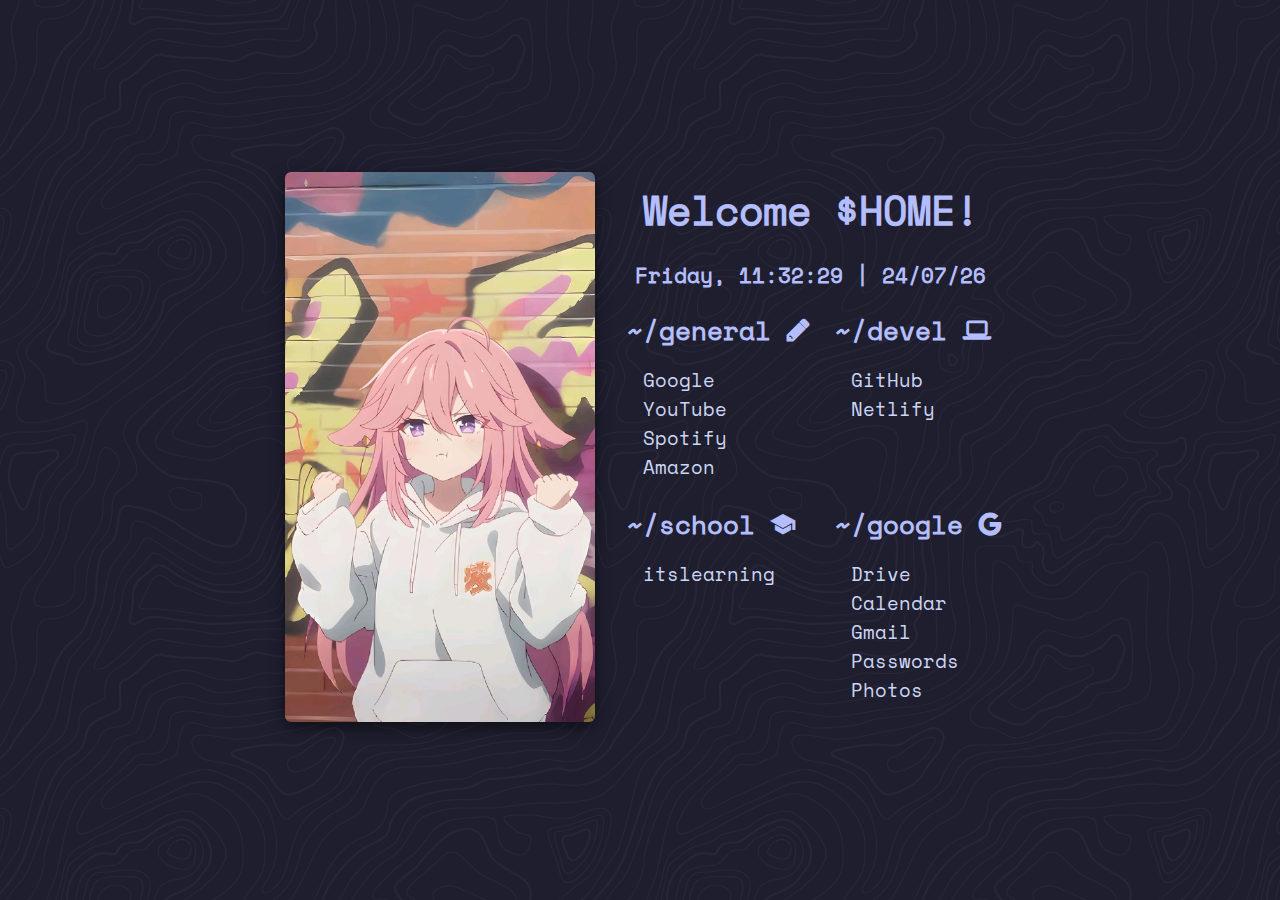
==== index.html @ fde6e856 "a" ====
<!DOCTYPE html>
<html lang="en">
    <head>
        <title>~/startpage</title>
        <meta name="darkreader-lock" />
        <meta charset="UTF-8" />
        <link rel="icon" href="/src/images/terminal-svgrepo-com.svg" />
        <meta name="viewport" content="width=device-width, initial-scale=1" />
        <link href="../src/css/style.css" rel="stylesheet" />
        <meta name="apple-mobile-web-app-title" content="~/startpage" />
        <meta name="apple-mobile-web-app-capable" content="yes" />
    </head>

    <body class="fazzi">
        <div id="image">
            <img id="carouselImage" src="../src/images/cover5.webp" />
        </div>
        <div id="text">
            <div id="greeting">Welcome $HOME!</div>
            <div id="date"></div>
            <div id="links">
                <div class="urls">
                    <div class="header">~/general </div>
                    <ul>
                        <li><a href="https://google.com">Google</a></li>
                        <li><a href="https://youtube.com">YouTube</a></li>
                        <li><a href="https://open.spotify.com">Spotify</a></li>
                        <li><a href="https://amazon.de">Amazon</a></li>
                    </ul>
                </div>
                <div class="urls">
                    <div class="header">~/devel </div>
                    <ul>
                        <li><a href="https://github.com">GitHub</a></li>
                        <li><a href="https://app.netlify.com">Netlify</a></li>
                    </ul>
                </div>
                <div class="urls">
                    <div class="header">~/school 󰑴</div>
                    <ul>
                        <li>
                            <a href="https://bw.schule/login">itslearning</a>
                        </li>
                    </ul>
                </div>
                <div class="urls">
                    <div class="header">~/google </div>
                    <ul>
                        <li>
                            <a href="https://drive.google.com/home">Drive</a>
                        </li>
                        <li>
                            <a href="https://calendar.google.com">Calendar</a>
                        </li>
                        <li><a href="https://mail.google.com">Gmail</a></li>
                        <li>
                            <a href="https://passwords.google.com">Passwords</a>
                        </li>
                        <li><a href="https://photos.google.com">Photos</a></li>
                    </ul>
                    </div>
                </div>
            </div>
        </div>
    </body>
    <script async src="/src/js/date.js"></script>
    <script async src="/src/js/theme.js" currentIndex="0"></script>
</html>
---- src/css/style.css ----
@font-face {
    font-family: "SpaceMono Nerd Font";
    font-display: swap;
    src: local("SpaceMono Nerd Font"),
        url(../fonts/SpaceMonoNF.woff2) format("woff2"),
        url(../fonts/SpaceMonoNF.woff) format("woff");
}

:root {
    color-scheme: dark;
}

img {
    transition: transform 0.15s ease-in-out, opacity 0.2s ease-in-out;
}

html {
    display: flex;
    align-items: center;
    justify-content: center;
    height: 100svh;
    background-color: rgb(30, 30, 46);
    background-image: url("../bgs/topography.svg");
    overflow-x: clip;
}

html.loaded {
    transition: background-color 0.2s ease-in-out;
}

body {
    display: flex;
    color: rgb(205, 214, 244);
    font-family: SpaceMono Nerd Font, monospace;
    justify-content: center;
    align-items: center;
}

#text,
#image {
    opacity: 0;
    transition: opacity 0.2s ease-in;
}

#text.loaded,
#image.loaded {
    opacity: 1;
}

#text.loaded * {
    transition: color 0.2s ease-in-out;
}

#carouselImage {
    height: 550px;
    aspect-ratio: 9 / 16;
    border-radius: 6px;
    box-shadow: 0px 5px 15px 0px rgba(0, 0, 0, 0.5);
    object-fit: cover;
}

#image {
    margin-right: 1em;
}

#carouselImage:hover {
    transform: scale(1.1);
    cursor: pointer;
}

@media (max-width: 800px) {
    img,
    #image {
        display: none;
        margin: 0;
        padding: 0;
    }
}

#greeting {
    color: rgb(180, 190, 254);
    font-size: 2.5em;
    font-weight: 900;
    grid-column: 1/-1;
    text-align: center;
    display: grid;
}

#date {
    font-size: 1.3em;
    font-weight: 600;
    color: rgb(180, 190, 254);
    display: grid;
    grid-column: 1/-1;
    text-align: center;
    margin: 1em 0;
}

.header {
    color: rgb(180, 190, 254);
    font-size: 1.6em;
    font-weight: 600;
}

#links {
    display: grid;
    grid-row-gap: 0.5em;
    grid-template-columns: repeat(2, 1fr);
}

ul {
    list-style-type: none;
    padding-left: 1em;
    margin-left: 0;
}

a {
    color: rgb(205, 214, 244);
    font-size: 1.2em;
    text-decoration: none;
}

a:hover {
    color: rgb(127, 132, 156);
    font-style: italic;
}

.fazzi .urls:nth-child(even) {
    padding-left: 1.5em;
}

#image {
    padding-right: 1em;
}
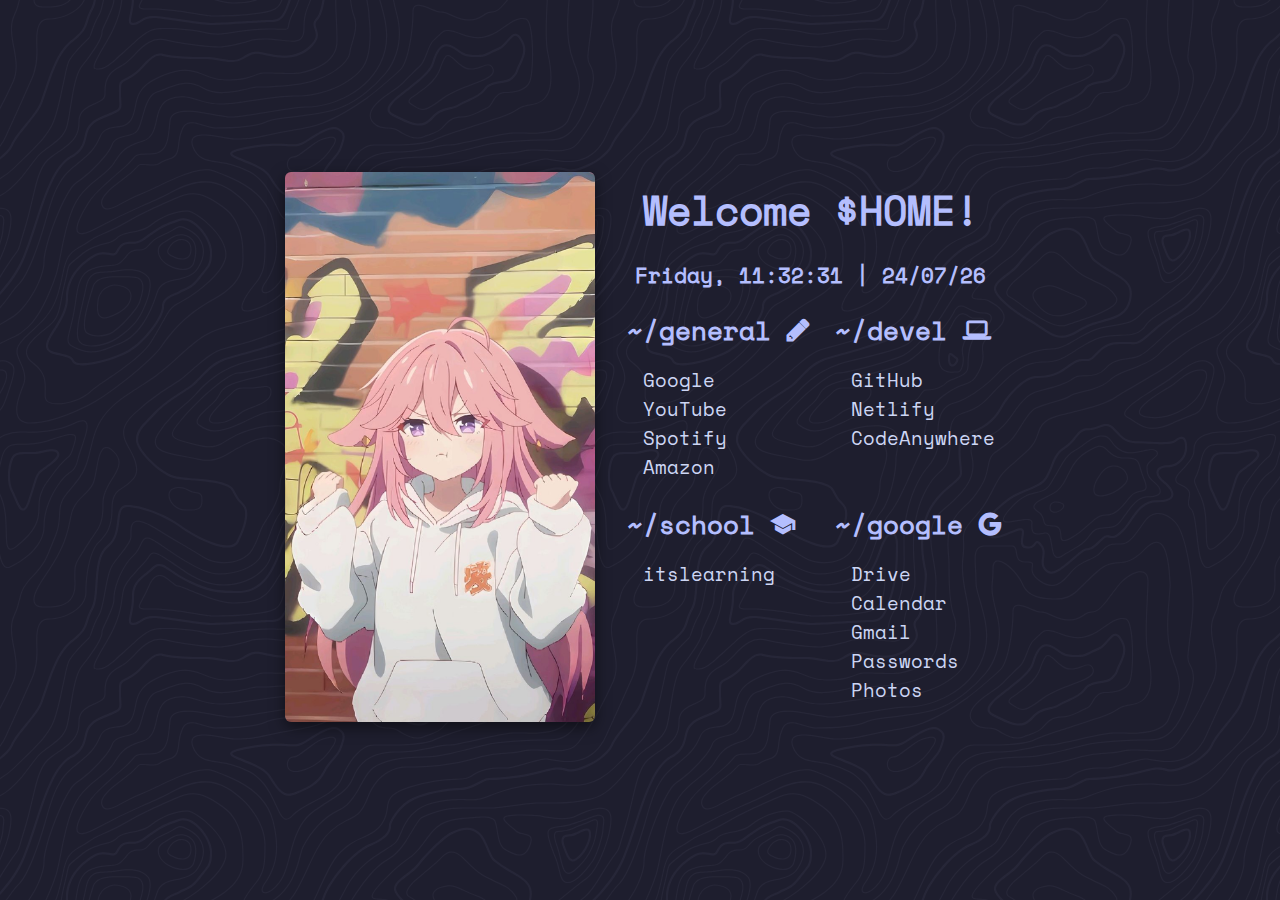
==== commit 7dd513a3: "new tab" ====
--- a/index.html
+++ b/index.html
@@ -33,6 +33,8 @@
                     <ul>
                         <li><a href="https://github.com">GitHub</a></li>
                         <li><a href="https://app.netlify.com">Netlify</a></li>
+                        <li><a href="https://app.codeanywhere.com">CodeAnywhere</a></li>
+                        </a></li>
                     </ul>
                 </div>
                 <div class="urls">
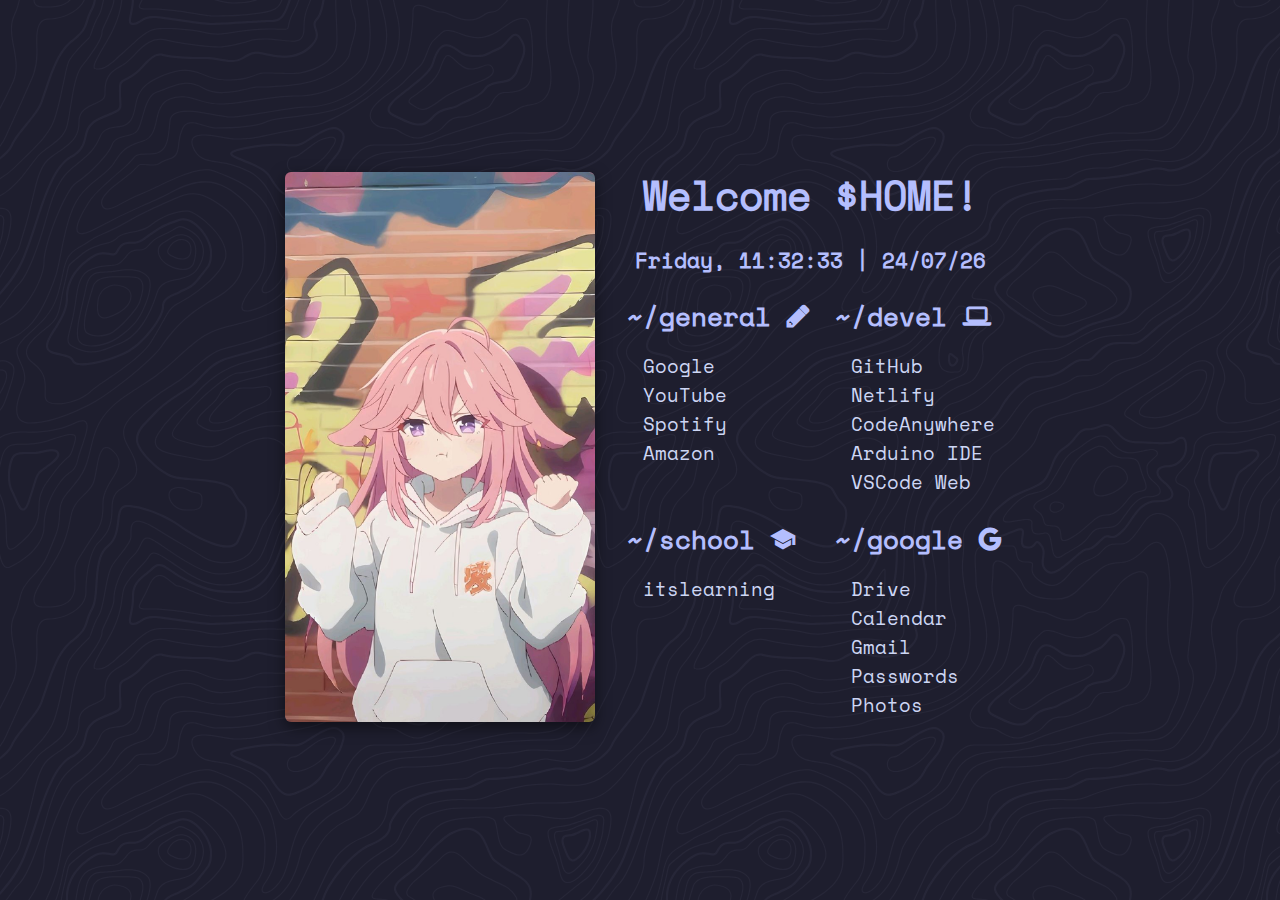
==== commit 312b6236: "new items added" ====
--- a/index.html
+++ b/index.html
@@ -34,6 +34,8 @@
                         <li><a href="https://github.com">GitHub</a></li>
                         <li><a href="https://app.netlify.com">Netlify</a></li>
                         <li><a href="https://app.codeanywhere.com">CodeAnywhere</a></li>
+                        <li><a href="https://app.arduino.cc.com">Arduino IDE</a></li>
+                        <li><a href="https://vscode.dev">VSCode Web</a></li>
                         </a></li>
                     </ul>
                 </div>
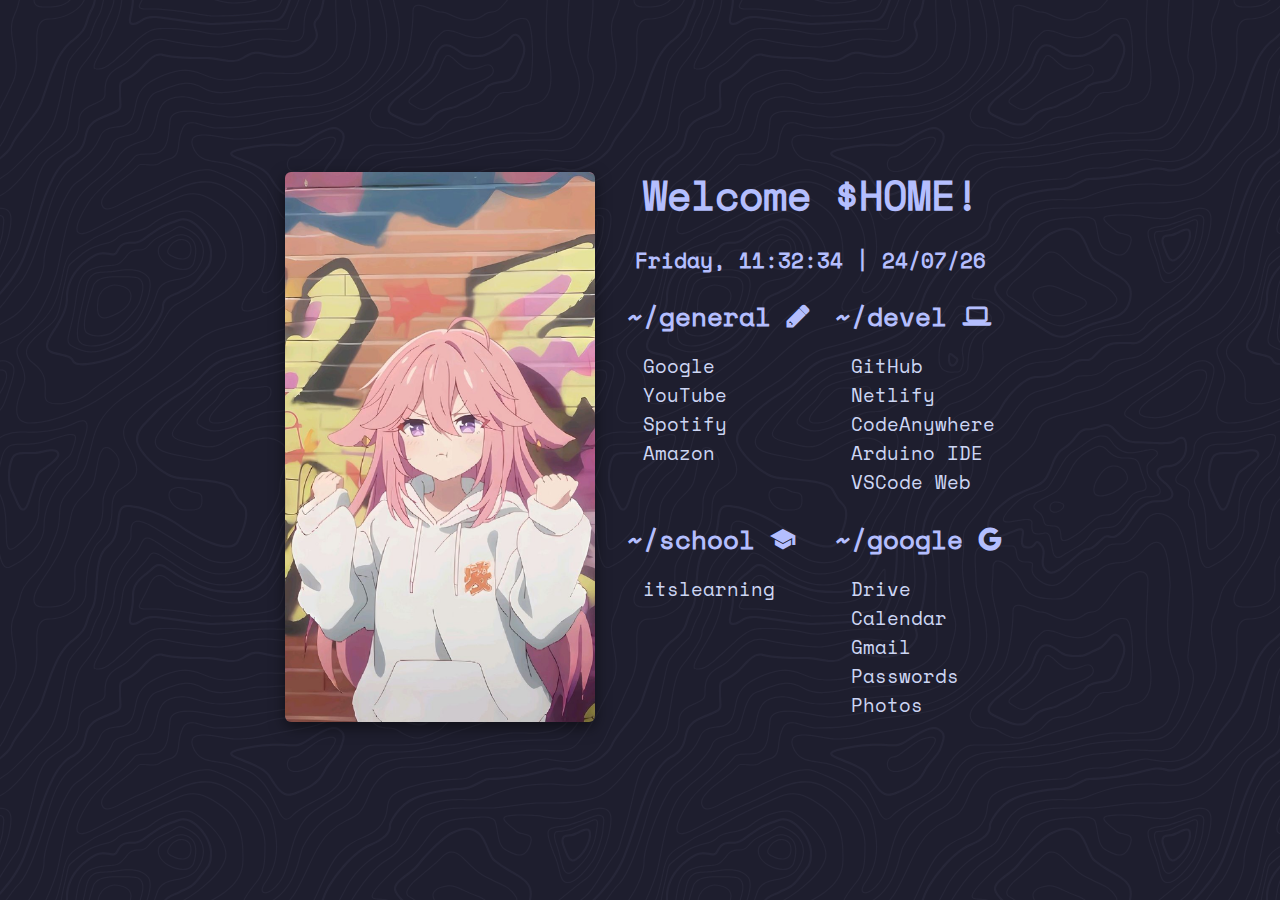
==== commit 0b09c456: "Update index.html" ====
--- a/index.html
+++ b/index.html
@@ -34,7 +34,7 @@
                         <li><a href="https://github.com">GitHub</a></li>
                         <li><a href="https://app.netlify.com">Netlify</a></li>
                         <li><a href="https://app.codeanywhere.com">CodeAnywhere</a></li>
-                        <li><a href="https://app.arduino.cc.com">Arduino IDE</a></li>
+                        <li><a href="https://app.arduino.cc">Arduino IDE</a></li>
                         <li><a href="https://vscode.dev">VSCode Web</a></li>
                         </a></li>
                     </ul>
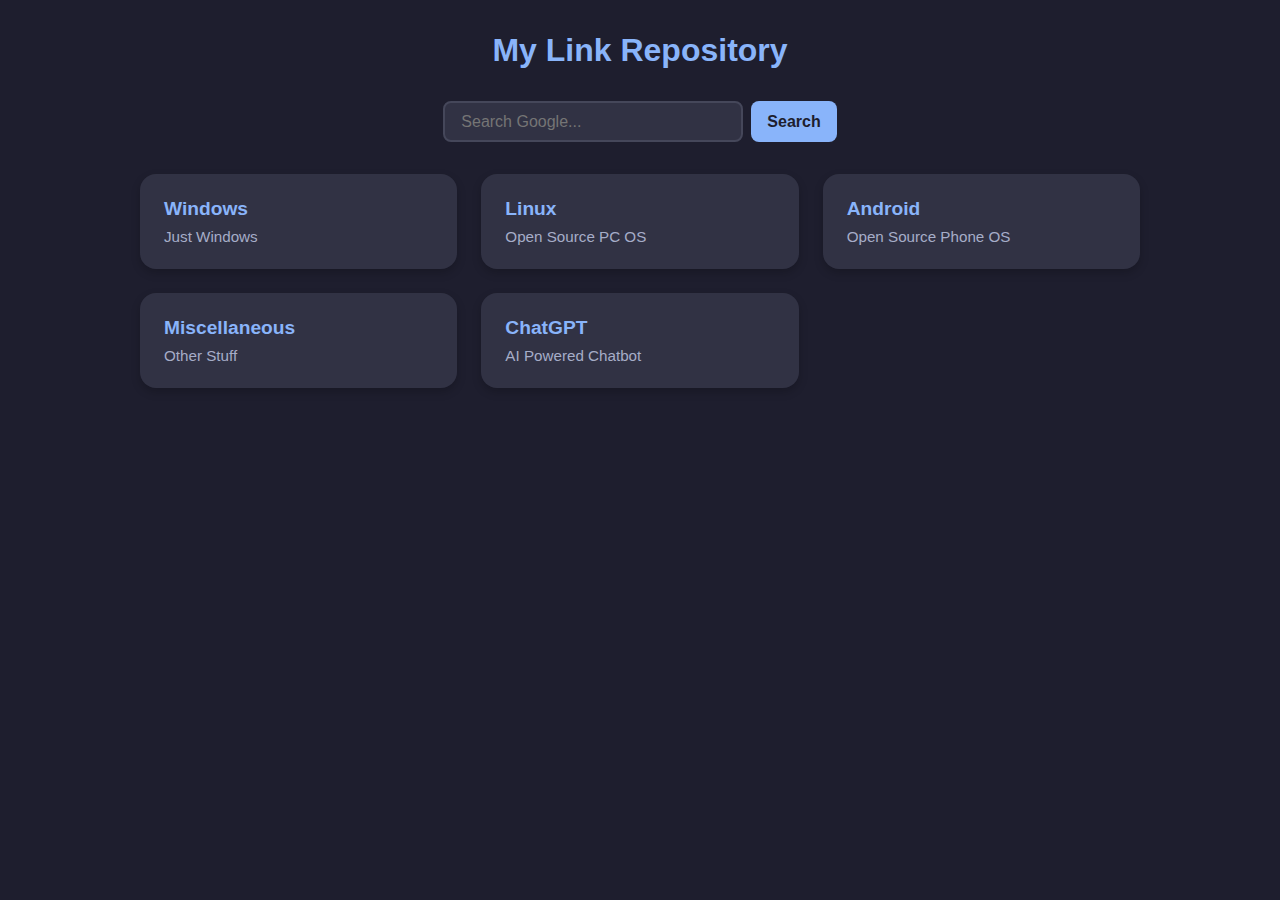
==== commit 4e3aa487: "Add files via upload" ====
--- a/index.html
+++ b/index.html
@@ -1,72 +1,46 @@
-<!DOCTYPE html>
-<html lang="en">
-    <head>
-        <title>~/startpage</title>
-        <meta name="darkreader-lock" />
-        <meta charset="UTF-8" />
-        <link rel="icon" href="/src/images/terminal-svgrepo-com.svg" />
-        <meta name="viewport" content="width=device-width, initial-scale=1" />
-        <link href="../src/css/style.css" rel="stylesheet" />
-        <meta name="apple-mobile-web-app-title" content="~/startpage" />
-        <meta name="apple-mobile-web-app-capable" content="yes" />
-    </head>
-
-    <body class="fazzi">
-        <div id="image">
-            <img id="carouselImage" src="../src/images/cover5.webp" />
-        </div>
-        <div id="text">
-            <div id="greeting">Welcome $HOME!</div>
-            <div id="date"></div>
-            <div id="links">
-                <div class="urls">
-                    <div class="header">~/general </div>
-                    <ul>
-                        <li><a href="https://google.com">Google</a></li>
-                        <li><a href="https://youtube.com">YouTube</a></li>
-                        <li><a href="https://open.spotify.com">Spotify</a></li>
-                        <li><a href="https://amazon.de">Amazon</a></li>
-                    </ul>
-                </div>
-                <div class="urls">
-                    <div class="header">~/devel </div>
-                    <ul>
-                        <li><a href="https://github.com">GitHub</a></li>
-                        <li><a href="https://app.netlify.com">Netlify</a></li>
-                        <li><a href="https://app.codeanywhere.com">CodeAnywhere</a></li>
-                        <li><a href="https://app.arduino.cc">Arduino IDE</a></li>
-                        <li><a href="https://vscode.dev">VSCode Web</a></li>
-                        </a></li>
-                    </ul>
-                </div>
-                <div class="urls">
-                    <div class="header">~/school 󰑴</div>
-                    <ul>
-                        <li>
-                            <a href="https://bw.schule/login">itslearning</a>
-                        </li>
-                    </ul>
-                </div>
-                <div class="urls">
-                    <div class="header">~/google </div>
-                    <ul>
-                        <li>
-                            <a href="https://drive.google.com/home">Drive</a>
-                        </li>
-                        <li>
-                            <a href="https://calendar.google.com">Calendar</a>
-                        </li>
-                        <li><a href="https://mail.google.com">Gmail</a></li>
-                        <li>
-                            <a href="https://passwords.google.com">Passwords</a>
-                        </li>
-                        <li><a href="https://photos.google.com">Photos</a></li>
-                    </ul>
-                    </div>
-                </div>
-            </div>
-        </div>
-    </body>
-    <script async src="/src/js/date.js"></script>
-    <script async src="/src/js/theme.js" currentIndex="0"></script>
-</html>
+<!DOCTYPE html>
+<html lang="en">
+  <head>
+    <meta charset="UTF-8" />
+    <meta name="viewport" content="width=device-width, initial-scale=1.0" />
+    <title>Link Repository</title>
+    <link rel="stylesheet" href="styles.css" />
+  </head>
+  <body>
+    <h1>My Link Repository</h1>
+
+    <form
+      action="https://www.google.com/search"
+      method="GET"
+      target="_blank"
+      class="search-bar"
+      autocomplete="off"
+    >
+      <input type="text" name="q" placeholder="Search Google..." required />
+      <button type="submit">Search</button>
+    </form>
+
+    <div class="grid">
+      <div class="card">
+        <a href="windows.html">Windows</a>
+        <p>Just Windows</p>
+      </div>
+      <div class="card">
+        <a href="linux.html">Linux</a>
+        <p>Open Source PC OS</p>
+      </div>
+      <div class="card">
+        <a href="android.html">Android</a>
+        <p>Open Source Phone OS</p>
+      </div>
+      <div class="card">
+        <a href="miscellaneous.html">Miscellaneous</a>
+        <p>Other Stuff</p>
+      </div>
+      <div class="card">
+        <a href="https://chatgpt.com">ChatGPT</a>
+        <p>AI Powered Chatbot</p>
+      </div>
+    </div>
+  </body>
+</html>
--- a/styles.css
+++ b/styles.css
@@ -0,0 +1,259 @@
+:root {
+  --base: #1e1e2e;
+  --mantle: #181825;
+  --surface0: #313244;
+  --surface1: #45475a;
+  --text: #cdd6f4;
+  --subtext: #a6adc8;
+  --accent: #89b4fa;
+}
+
+* {
+  margin: 0;
+  padding: 0;
+  box-sizing: border-box;
+}
+
+body {
+  background-color: var(--base);
+  color: var(--text);
+  font-family: "Segoe UI", sans-serif;
+  display: flex;
+  flex-direction: column;
+  align-items: center;
+  padding: 2rem;
+}
+
+h1 {
+  color: var(--accent);
+  margin-bottom: 2rem;
+}
+
+.grid {
+  display: grid;
+  grid-template-columns: repeat(auto-fit, minmax(250px, 1fr));
+  gap: 1.5rem;
+  width: 100%;
+  max-width: 1000px;
+}
+
+.card {
+  background-color: var(--surface0);
+  border-radius: 1rem;
+  padding: 1.5rem;
+  box-shadow: 0 4px 10px rgba(0, 0, 0, 0.2);
+  transition: transform 0.2s ease, box-shadow 0.2s ease;
+}
+
+.card:hover {
+  transform: translateY(-4px);
+  box-shadow: 0 6px 15px rgba(0, 0, 0, 0.3);
+}
+
+.card a {
+  color: var(--accent);
+  text-decoration: none;
+  font-size: 1.2rem;
+  font-weight: bold;
+}
+
+.card p {
+  color: var(--subtext);
+  margin-top: 0.5rem;
+  font-size: 0.95rem;
+}
+
+.search-bar {
+  margin-bottom: 2rem;
+  display: flex;
+  justify-content: center;
+  gap: 0.5rem;
+}
+
+.search-bar input[type="text"] {
+  background-color: var(--surface0);
+  color: var(--text);
+  border: 2px solid var(--surface1);
+  border-radius: 0.5rem;
+  padding: 0.6rem 1rem;
+  font-size: 1rem;
+  width: 300px;
+}
+
+.search-bar button {
+  background-color: var(--accent);
+  color: var(--base);
+  border: none;
+  border-radius: 0.5rem;
+  padding: 0.6rem 1rem;
+  font-size: 1rem;
+  font-weight: bold;
+  cursor: pointer;
+  transition: background-color 0.2s ease;
+}
+
+.search-bar button:hover {
+  background-color: #74c7ec;
+}
+
+.link-list {
+  list-style: none;
+  padding: 0;
+  max-width: 800px;
+  margin: 0 auto;
+}
+
+.link-list li {
+  background-color: var(--surface0);
+  border-radius: 0.75rem;
+  padding: 1rem 1.5rem;
+  margin-bottom: 1rem;
+  box-shadow: 0 2px 8px rgba(0, 0, 0, 0.2);
+}
+
+.link-list li a {
+  color: var(--accent);
+  font-size: 1.1rem;
+  font-weight: bold;
+  text-decoration: none;
+}
+
+.link-list li a:hover {
+  color: #cdd6f4;
+  font-size: 1.1rem;
+  font-weight: bold;
+  text-decoration: none;
+}
+
+.link-list li p {
+  color: var(--subtext);
+  font-size: 0.95rem;
+  margin-top: 0.25rem;
+}
+
+.top-nav {
+  margin: 1rem auto;
+  text-align: center;
+}
+
+.back-link {
+  background-color: var(--surface1);
+  color: var(--accent);
+  padding: 0.5rem 1rem;
+  border-radius: 0.5rem;
+  text-decoration: none;
+  font-weight: bold;
+  transition: background-color 0.2s ease;
+}
+
+.collapsible-btn {
+  background-color: var(--surface1);
+  color: var(--accent);
+  padding: 1rem;
+  width: 100%;
+  border: none;
+  text-align: left;
+  font-size: 1.2rem;
+  cursor: pointer;
+  border-radius: 0.5rem;
+  margin-top: 1rem;
+  transition: background-color 0.3s;
+}
+
+.collapsible-btn:hover {
+  color: #cdd6f4;
+}
+
+.collapsible-content {
+  padding: 0 1rem;
+  max-height: 0;
+  overflow: hidden;
+  background-color: var(--surface0);
+  border-radius: 0.5rem;
+  margin-top: 1rem;
+  transition: max-height 0.3s ease, padding 0.3s ease; /* Add padding transition */
+}
+
+.collapsible-content.open {
+  max-height: 1000px; /* Set a high value to accommodate content height */
+  padding: 1rem; /* Consistent padding when open */
+}
+
+.collapsible-content ul {
+  list-style: none;
+  padding: 0;
+  margin: 0; /* Remove default margins */
+}
+
+.collapsible-content li {
+  background-color: var(--surface1);
+  padding: 1rem;
+  margin-bottom: 0.5rem;
+  border-radius: 0.5rem;
+}
+
+.collapsible-content li a {
+  color: var(--accent);
+  font-size: 1.1rem;
+  text-decoration: none;
+}
+
+.collapsible-content li p {
+  color: var(--subtext);
+  font-size: 0.95rem;
+  margin-top: 0.25rem;
+}
+
+.collapsible-content li a {
+  color: var(--accent); /* Default link color */
+  font-size: 1.1rem;
+  text-decoration: none;
+  transition: color 0.3s ease; /* Smooth transition for color change */
+}
+
+.collapsible-content li a:hover {
+  color: #cdd6f4; /* Hover color */
+}
+
+/* Global link styles */
+a {
+  color: var(--accent); /* Default link color */
+  text-decoration: none;
+  transition: color 0.3s ease; /* Smooth transition for color change */
+}
+
+/* Hover effect for all links */
+a:hover {
+  color: #cdd6f4; /* Hover color */
+}
+
+/* Specifically for links within the collapsible content */
+.collapsible-content a {
+  color: var(--accent); /* Default color for links in collapsible content */
+}
+
+.collapsible-content a:hover {
+  color: #cdd6f4; /* Hover color for links in collapsible content */
+}
+
+.spotify-icon {
+  position: fixed;
+  bottom: 20px;
+  left: 20px;
+  width: 40px;
+  height: 40px;
+  z-index: 1000;
+  opacity: 0.8;
+  transition: opacity 0.3s ease;
+}
+
+.spotify-icon:hover {
+  opacity: 1;
+  transform: scale(1.1);
+}
+
+.spotify-icon img {
+  width: 100%;
+  height: 100%;
+  filter: brightness(0) invert(1); /* Catppuccin Mocha-style tint */
+}
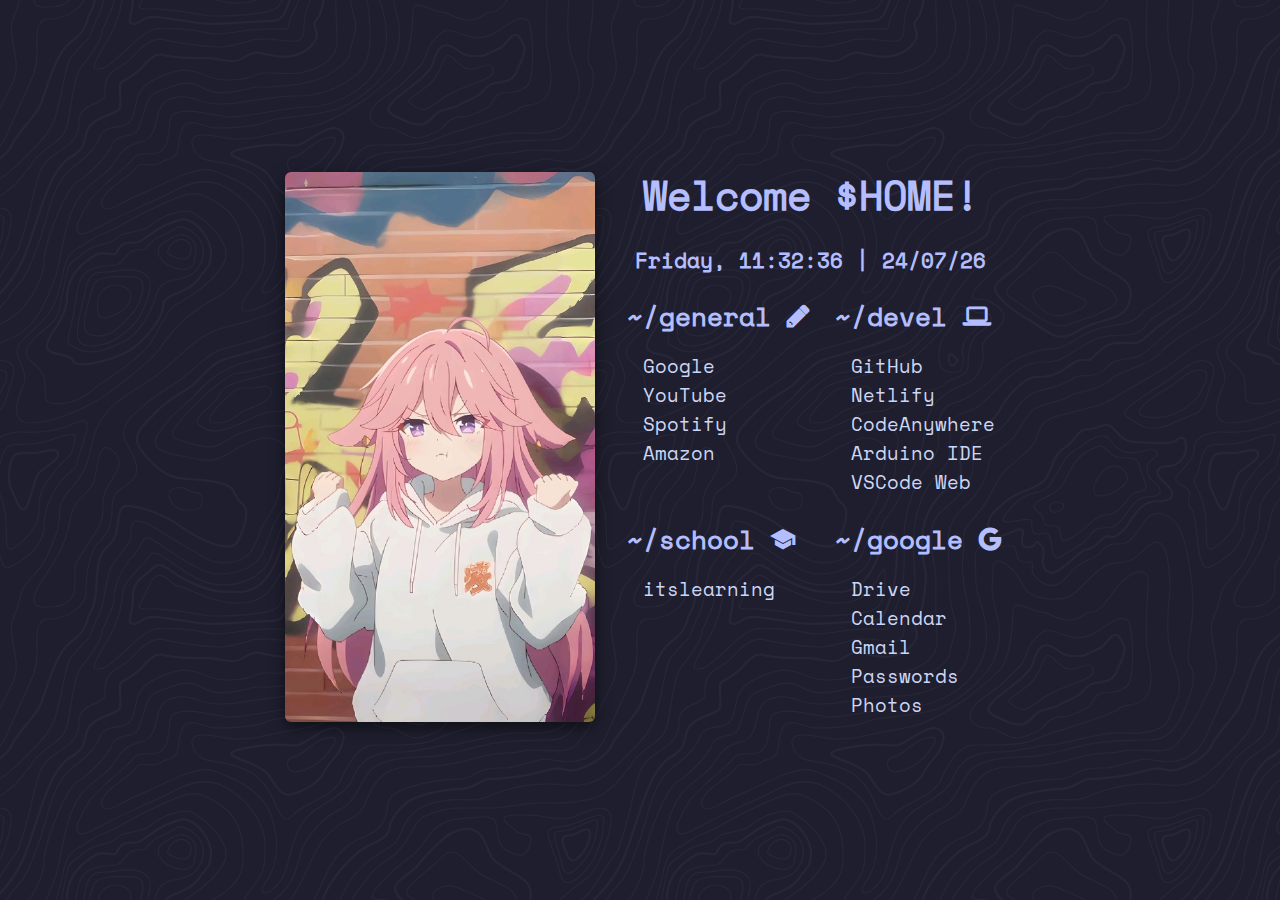
==== commit 0e125e0e: "a" ====
--- a/index.html
+++ b/index.html
@@ -1,46 +1,72 @@
 <!DOCTYPE html>
 <html lang="en">
-  <head>
-    <meta charset="UTF-8" />
-    <meta name="viewport" content="width=device-width, initial-scale=1.0" />
-    <title>Link Repository</title>
-    <link rel="stylesheet" href="styles.css" />
-  </head>
-  <body>
-    <h1>My Link Repository</h1>
+    <head>
+        <title>~/startpage</title>
+        <meta name="darkreader-lock" />
+        <meta charset="UTF-8" />
+        <link rel="icon" href="/src/images/terminal-svgrepo-com.svg" />
+        <meta name="viewport" content="width=device-width, initial-scale=1" />
+        <link href="../src/css/style.css" rel="stylesheet" />
+        <meta name="apple-mobile-web-app-title" content="~/startpage" />
+        <meta name="apple-mobile-web-app-capable" content="yes" />
+    </head>
 
-    <form
-      action="https://www.google.com/search"
-      method="GET"
-      target="_blank"
-      class="search-bar"
-      autocomplete="off"
-    >
-      <input type="text" name="q" placeholder="Search Google..." required />
-      <button type="submit">Search</button>
-    </form>
-
-    <div class="grid">
-      <div class="card">
-        <a href="windows.html">Windows</a>
-        <p>Just Windows</p>
-      </div>
-      <div class="card">
-        <a href="linux.html">Linux</a>
-        <p>Open Source PC OS</p>
-      </div>
-      <div class="card">
-        <a href="android.html">Android</a>
-        <p>Open Source Phone OS</p>
-      </div>
-      <div class="card">
-        <a href="miscellaneous.html">Miscellaneous</a>
-        <p>Other Stuff</p>
-      </div>
-      <div class="card">
-        <a href="https://chatgpt.com">ChatGPT</a>
-        <p>AI Powered Chatbot</p>
-      </div>
-    </div>
-  </body>
+    <body class="fazzi">
+        <div id="image">
+            <img id="carouselImage" src="../src/images/cover5.webp" />
+        </div>
+        <div id="text">
+            <div id="greeting">Welcome $HOME!</div>
+            <div id="date"></div>
+            <div id="links">
+                <div class="urls">
+                    <div class="header">~/general </div>
+                    <ul>
+                        <li><a href="https://google.com">Google</a></li>
+                        <li><a href="https://youtube.com">YouTube</a></li>
+                        <li><a href="https://open.spotify.com">Spotify</a></li>
+                        <li><a href="https://amazon.de">Amazon</a></li>
+                    </ul>
+                </div>
+                <div class="urls">
+                    <div class="header">~/devel </div>
+                    <ul>
+                        <li><a href="https://github.com">GitHub</a></li>
+                        <li><a href="https://app.netlify.com">Netlify</a></li>
+                        <li><a href="https://app.codeanywhere.com">CodeAnywhere</a></li>
+                        <li><a href="https://app.arduino.cc">Arduino IDE</a></li>
+                        <li><a href="https://vscode.dev">VSCode Web</a></li>
+                        </a></li>
+                    </ul>
+                </div>
+                <div class="urls">
+                    <div class="header">~/school 󰑴</div>
+                    <ul>
+                        <li>
+                            <a href="https://bw.schule/login">itslearning</a>
+                        </li>
+                    </ul>
+                </div>
+                <div class="urls">
+                    <div class="header">~/google </div>
+                    <ul>
+                        <li>
+                            <a href="https://drive.google.com/home">Drive</a>
+                        </li>
+                        <li>
+                            <a href="https://calendar.google.com">Calendar</a>
+                        </li>
+                        <li><a href="https://mail.google.com">Gmail</a></li>
+                        <li>
+                            <a href="https://passwords.google.com">Passwords</a>
+                        </li>
+                        <li><a href="https://photos.google.com">Photos</a></li>
+                    </ul>
+                    </div>
+                </div>
+            </div>
+        </div>
+    </body>
+    <script async src="/src/js/date.js"></script>
+    <script async src="/src/js/theme.js" currentIndex="0"></script>
 </html>
--- a/src/css/style.css
+++ b/src/css/style.css
@@ -0,0 +1,130 @@
+@font-face {
+    font-family: "SpaceMono Nerd Font";
+    font-display: swap;
+    src: local("SpaceMono Nerd Font"),
+        url(../fonts/SpaceMonoNF.woff2) format("woff2"),
+        url(../fonts/SpaceMonoNF.woff) format("woff");
+}
+
+:root {
+    color-scheme: dark;
+}
+
+html {
+    display: flex;
+    align-items: center;
+    justify-content: center;
+    height: 100svh;
+    background-color: rgb(30, 30, 46);
+    background-image: url("../bgs/topography.svg");
+    overflow-x: clip;
+}
+
+html.loaded {
+    transition: background-color 0.2s ease-in-out;
+}
+
+body {
+    display: flex;
+    color: rgb(205, 214, 244);
+    font-family: SpaceMono Nerd Font, monospace;
+    justify-content: center;
+    align-items: center;
+}
+
+#text,
+#image {
+    opacity: 0;
+    transition: opacity 0.2s ease-in;
+}
+
+#text.loaded,
+#image.loaded {
+    opacity: 1;
+}
+
+#text.loaded * {
+    transition: color 0.2s ease-in-out;
+}
+
+#carouselImage {
+    height: 550px;
+    aspect-ratio: 9 / 16;
+    border-radius: 6px;
+    box-shadow: 0px 5px 15px 0px rgba(0, 0, 0, 0.5);
+    object-fit: cover;
+}
+
+#image {
+    margin-right: 1em;
+}
+
+#carouselImage:hover {
+    transform: scale(1.1);
+    cursor: pointer;
+}
+
+@media (max-width: 800px) {
+    img,
+    #image {
+        display: none;
+        margin: 0;
+        padding: 0;
+    }
+}
+
+#greeting {
+    color: rgb(180, 190, 254);
+    font-size: 2.5em;
+    font-weight: 900;
+    grid-column: 1/-1;
+    text-align: center;
+    display: grid;
+}
+
+#date {
+    font-size: 1.3em;
+    font-weight: 600;
+    color: rgb(180, 190, 254);
+    display: grid;
+    grid-column: 1/-1;
+    text-align: center;
+    margin: 1em 0;
+}
+
+.header {
+    color: rgb(180, 190, 254);
+    font-size: 1.6em;
+    font-weight: 600;
+}
+
+#links {
+    display: grid;
+    grid-row-gap: 0.5em;
+    grid-template-columns: repeat(2, 1fr);
+}
+
+ul {
+    list-style-type: none;
+    padding-left: 1em;
+    margin-left: 0;
+}
+
+a {
+    color: rgb(205, 214, 244);
+    font-size: 1.2em;
+    text-decoration: none;
+}
+
+a:hover {
+    color: rgb(127, 132, 156);
+    font-style: italic;
+}
+
+.fazzi .urls:nth-child(even) {
+    padding-left: 1.5em;
+}
+
+#image {
+    padding-right: 1em;
+}
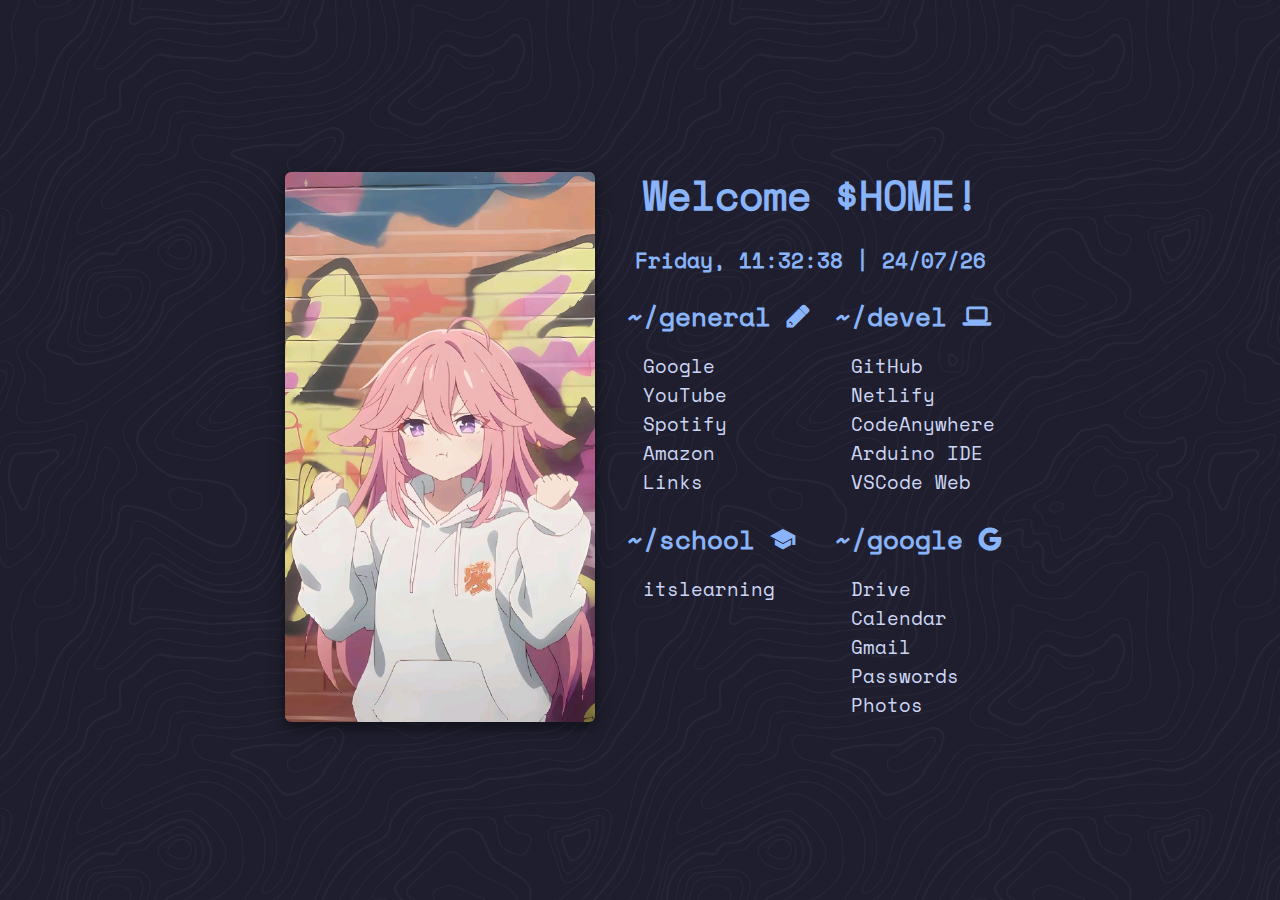
==== commit 93d8ada1: "a" ====
--- a/index.html
+++ b/index.html
@@ -26,6 +26,7 @@
                         <li><a href="https://youtube.com">YouTube</a></li>
                         <li><a href="https://open.spotify.com">Spotify</a></li>
                         <li><a href="https://amazon.de">Amazon</a></li>
+                        <li><a href="links.html">Links</a></li>
                     </ul>
                 </div>
                 <div class="urls">
--- a/src/css/style.css
+++ b/src/css/style.css
@@ -1,130 +1,125 @@
 @font-face {
-    font-family: "SpaceMono Nerd Font";
-    font-display: swap;
-    src: local("SpaceMono Nerd Font"),
-        url(../fonts/SpaceMonoNF.woff2) format("woff2"),
-        url(../fonts/SpaceMonoNF.woff) format("woff");
+  font-family: "SpaceMono Nerd Font";
+  font-display: swap;
+  src: local("SpaceMono Nerd Font"),
+    url(../fonts/SpaceMonoNF.woff2) format("woff2"),
+    url(../fonts/SpaceMonoNF.woff) format("woff");
 }
 
 :root {
-    color-scheme: dark;
+  color-scheme: dark;
 }
 
 html {
-    display: flex;
-    align-items: center;
-    justify-content: center;
-    height: 100svh;
-    background-color: rgb(30, 30, 46);
-    background-image: url("../bgs/topography.svg");
-    overflow-x: clip;
+  display: flex;
+  align-items: center;
+  justify-content: center;
+  height: 100svh;
+  background-color: #1e1e2e;
+  background-image: url("../bgs/topography.svg");
+  overflow-x: clip;
 }
 
 html.loaded {
-    transition: background-color 0.2s ease-in-out;
+  transition: background-color 0.2s ease-in-out;
 }
 
 body {
-    display: flex;
-    color: rgb(205, 214, 244);
-    font-family: SpaceMono Nerd Font, monospace;
-    justify-content: center;
-    align-items: center;
+  display: flex;
+  color: rgb(205, 214, 244);
+  font-family: SpaceMono Nerd Font, monospace;
+  justify-content: center;
+  align-items: center;
 }
 
 #text,
 #image {
-    opacity: 0;
-    transition: opacity 0.2s ease-in;
+  opacity: 0;
+  transition: opacity 0.2s ease-in;
 }
 
 #text.loaded,
 #image.loaded {
-    opacity: 1;
+  opacity: 1;
 }
 
 #text.loaded * {
-    transition: color 0.2s ease-in-out;
+  transition: color 0.2s ease-in-out;
 }
 
 #carouselImage {
-    height: 550px;
-    aspect-ratio: 9 / 16;
-    border-radius: 6px;
-    box-shadow: 0px 5px 15px 0px rgba(0, 0, 0, 0.5);
-    object-fit: cover;
+  height: 550px;
+  aspect-ratio: 9 / 16;
+  border-radius: 6px;
+  box-shadow: 0px 5px 15px 0px rgba(0, 0, 0, 0.5);
+  object-fit: cover;
 }
 
 #image {
-    margin-right: 1em;
-}
-
-#carouselImage:hover {
-    transform: scale(1.1);
-    cursor: pointer;
+  margin-right: 1em;
 }
 
 @media (max-width: 800px) {
-    img,
-    #image {
-        display: none;
-        margin: 0;
-        padding: 0;
-    }
+  img,
+  #image {
+    display: none;
+    margin: 0;
+    padding: 0;
+  }
 }
 
 #greeting {
-    color: rgb(180, 190, 254);
-    font-size: 2.5em;
-    font-weight: 900;
-    grid-column: 1/-1;
-    text-align: center;
-    display: grid;
+  color: #89b4fa;
+  font-size: 2.5em;
+  font-weight: 900;
+  grid-column: 1/-1;
+  text-align: center;
+  display: grid;
 }
 
 #date {
-    font-size: 1.3em;
-    font-weight: 600;
-    color: rgb(180, 190, 254);
-    display: grid;
-    grid-column: 1/-1;
-    text-align: center;
-    margin: 1em 0;
+  font-size: 1.3em;
+  font-weight: 600;
+  color: #89b4fa;
+  display: grid;
+  grid-column: 1/-1;
+  text-align: center;
+  margin: 1em 0;
 }
 
 .header {
-    color: rgb(180, 190, 254);
-    font-size: 1.6em;
-    font-weight: 600;
+  color: #89b4fa;
+  font-size: 1.6em;
+  font-weight: 600;
 }
 
 #links {
-    display: grid;
-    grid-row-gap: 0.5em;
-    grid-template-columns: repeat(2, 1fr);
+  display: grid;
+  grid-row-gap: 0.5em;
+  grid-template-columns: repeat(2, 1fr);
 }
 
 ul {
-    list-style-type: none;
-    padding-left: 1em;
-    margin-left: 0;
+  list-style-type: none;
+  padding-left: 1em;
+  margin-left: 0;
 }
 
 a {
-    color: rgb(205, 214, 244);
-    font-size: 1.2em;
-    text-decoration: none;
+  color: #cdd6f4;
+  font-size: 1.2em;
+  text-decoration: none;
 }
 
 a:hover {
-    color: rgb(127, 132, 156);
-    font-style: italic;
+  color: rgb(127, 132, 156);
+  font-style: italic;
 }
 
 .fazzi .urls:nth-child(even) {
-    padding-left: 1.5em;
+  padding-left: 1.5em;
 }
 
 #image {
-    padding-right: 1em;
+  padding-right: 1em;
 }
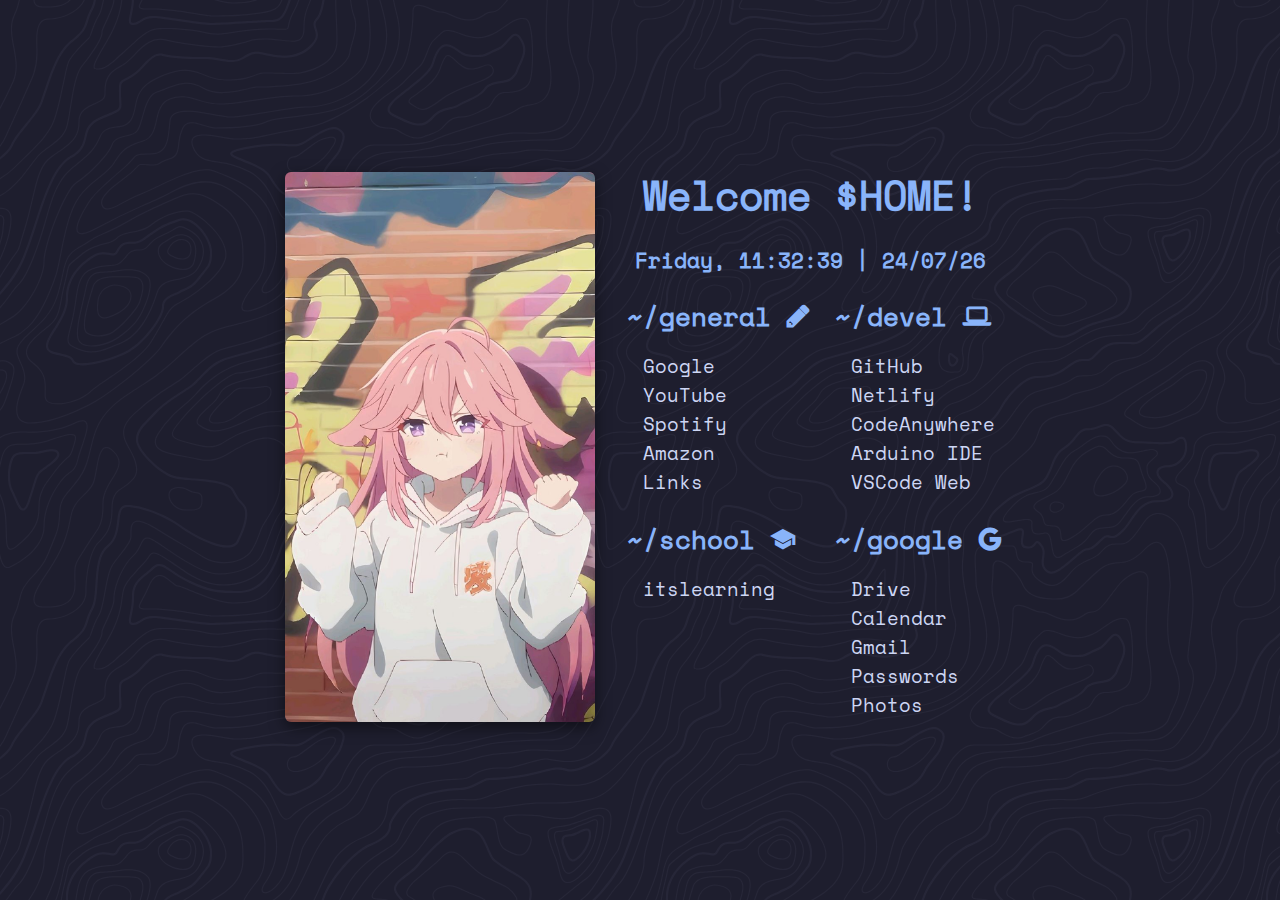
==== commit d9ba161d: "readded github and spotify" ====
--- a/index.html
+++ b/index.html
@@ -1,73 +1,71 @@
 <!DOCTYPE html>
 <html lang="en">
-    <head>
-        <title>~/startpage</title>
-        <meta name="darkreader-lock" />
-        <meta charset="UTF-8" />
-        <link rel="icon" href="/src/images/terminal-svgrepo-com.svg" />
-        <meta name="viewport" content="width=device-width, initial-scale=1" />
-        <link href="../src/css/style.css" rel="stylesheet" />
-        <meta name="apple-mobile-web-app-title" content="~/startpage" />
-        <meta name="apple-mobile-web-app-capable" content="yes" />
-    </head>
+  <head>
+    <title>~/startpage</title>
+    <meta name="darkreader-lock" />
+    <meta charset="UTF-8" />
+    <link rel="icon" href="/src/images/terminal-svgrepo-com.svg" />
+    <meta name="viewport" content="width=device-width, initial-scale=1" />
+    <link href="../src/css/style.css" rel="stylesheet" />
+    <meta name="apple-mobile-web-app-title" content="~/startpage" />
+    <meta name="apple-mobile-web-app-capable" content="yes" />
+  </head>
 
-    <body class="fazzi">
-        <div id="image">
-            <img id="carouselImage" src="../src/images/cover5.webp" />
+  <body class="fazzi">
+    <div id="image">
+      <img id="carouselImage" src="../src/images/cover5.webp" />
+    </div>
+    <div id="text">
+      <div id="greeting">Welcome $HOME!</div>
+      <div id="date"></div>
+      <div id="links">
+        <div class="urls">
+          <div class="header">~/general </div>
+          <ul>
+            <li><a href="https://google.com">Google</a></li>
+            <li><a href="https://youtube.com">YouTube</a></li>
+            <li><a href="https://open.spotify.com">Spotify</a></li>
+            <li><a href="https://amazon.de">Amazon</a></li>
+            <li><a href="links.html">Links</a></li>
+          </ul>
         </div>
-        <div id="text">
-            <div id="greeting">Welcome $HOME!</div>
-            <div id="date"></div>
-            <div id="links">
-                <div class="urls">
-                    <div class="header">~/general </div>
-                    <ul>
-                        <li><a href="https://google.com">Google</a></li>
-                        <li><a href="https://youtube.com">YouTube</a></li>
-                        <li><a href="https://open.spotify.com">Spotify</a></li>
-                        <li><a href="https://amazon.de">Amazon</a></li>
-                        <li><a href="links.html">Links</a></li>
-                    </ul>
-                </div>
-                <div class="urls">
-                    <div class="header">~/devel </div>
-                    <ul>
-                        <li><a href="https://github.com">GitHub</a></li>
-                        <li><a href="https://app.netlify.com">Netlify</a></li>
-                        <li><a href="https://app.codeanywhere.com">CodeAnywhere</a></li>
-                        <li><a href="https://app.arduino.cc">Arduino IDE</a></li>
-                        <li><a href="https://vscode.dev">VSCode Web</a></li>
-                        </a></li>
-                    </ul>
-                </div>
-                <div class="urls">
-                    <div class="header">~/school 󰑴</div>
-                    <ul>
-                        <li>
-                            <a href="https://bw.schule/login">itslearning</a>
-                        </li>
-                    </ul>
-                </div>
-                <div class="urls">
-                    <div class="header">~/google </div>
-                    <ul>
-                        <li>
-                            <a href="https://drive.google.com/home">Drive</a>
-                        </li>
-                        <li>
-                            <a href="https://calendar.google.com">Calendar</a>
-                        </li>
-                        <li><a href="https://mail.google.com">Gmail</a></li>
-                        <li>
-                            <a href="https://passwords.google.com">Passwords</a>
-                        </li>
-                        <li><a href="https://photos.google.com">Photos</a></li>
-                    </ul>
-                    </div>
-                </div>
-            </div>
+        <div class="urls">
+          <div class="header">~/devel </div>
+          <ul>
+            <li><a href="https://github.com">GitHub</a></li>
+            <li><a href="https://app.netlify.com">Netlify</a></li>
+            <li><a href="https://app.codeanywhere.com">CodeAnywhere</a></li>
+            <li><a href="https://app.arduino.cc">Arduino IDE</a></li>
+            <li><a href="https://vscode.dev">VSCode Web</a></li>
+          </ul>
         </div>
-    </body>
-    <script async src="/src/js/date.js"></script>
-    <script async src="/src/js/theme.js" currentIndex="0"></script>
+        <div class="urls">
+          <div class="header">~/school 󰑴</div>
+          <ul>
+            <li>
+              <a href="https://bw.schule/login">itslearning</a>
+            </li>
+          </ul>
+        </div>
+        <div class="urls">
+          <div class="header">~/google </div>
+          <ul>
+            <li>
+              <a href="https://drive.google.com/home">Drive</a>
+            </li>
+            <li>
+              <a href="https://calendar.google.com">Calendar</a>
+            </li>
+            <li><a href="https://mail.google.com">Gmail</a></li>
+            <li>
+              <a href="https://passwords.google.com">Passwords</a>
+            </li>
+            <li><a href="https://photos.google.com">Photos</a></li>
+          </ul>
+        </div>
+      </div>
+    </div>
+  </body>
+  <script async src="/src/js/date.js"></script>
+  <script async src="/src/js/theme.js" currentIndex="0"></script>
 </html>
